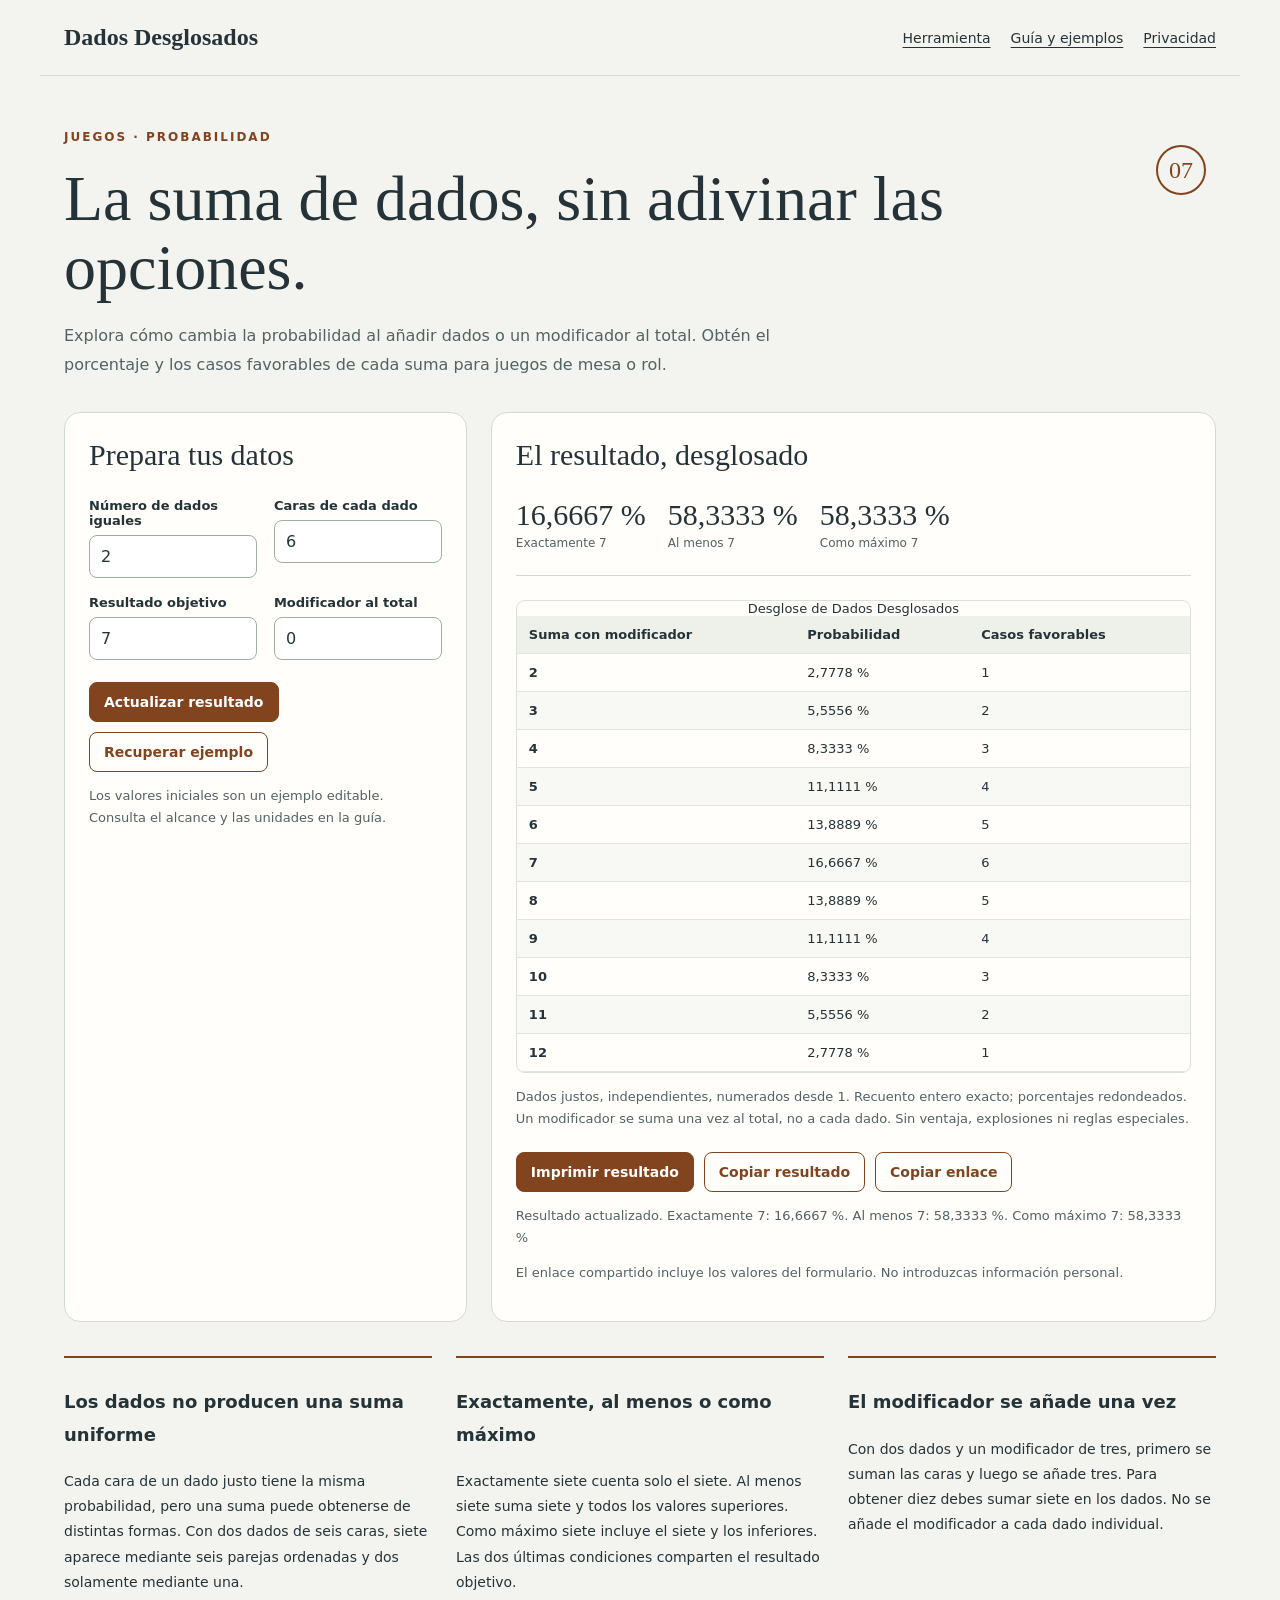
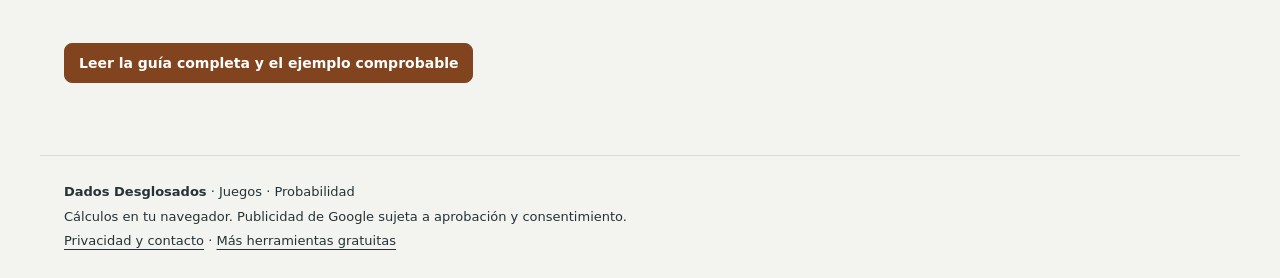
==== index.html @ ddc83291 "Publicar Dados Desglosados completa" ====
<!doctype html><html lang="es"><head><meta charset="utf-8"><meta name="viewport" content="width=device-width,initial-scale=1"><meta name="theme-color" content="#82441f"><title>Probabilidad de dados con modificador y distribución completa | Dados Desglosados</title><meta name="description" content="Calcula sumas exactas, mínimas y máximas de dados iguales con un modificador. Distribución completa y recuentos enteros, sin simulaciones aleatorias."><link rel="canonical" href="https://ilga25.github.io/dados-desglosados/"><link rel="icon" href="favicon.svg" type="image/svg+xml"><link rel="stylesheet" href="style.css"><style>:root{--accent:#82441f}</style><script async src="https://pagead2.googlesyndication.com/pagead/js/adsbygoogle.js?client=ca-pub-2632653491273997" crossorigin="anonymous"></script><script src="privacy-options.js" defer></script><script src="math.js" defer></script><script src="app.js" defer></script><script id="tool-config" type="application/json">{"slug": "dados-desglosados", "name": "Dados Desglosados", "kind": "dice", "category": "Juegos · Probabilidad", "color": "#82441f", "title": "Probabilidad de dados con modificador y distribución completa", "description": "Calcula sumas exactas, mínimas y máximas de dados iguales con un modificador. Distribución completa y recuentos enteros, sin simulaciones aleatorias.", "hero": "La suma de dados, sin adivinar las opciones.", "intro": "Explora cómo cambia la probabilidad al añadir dados o un modificador al total. Obtén el porcentaje y los casos favorables de cada suma para juegos de mesa o rol.", "fields": [["count", "Número de dados iguales", 2, 1, 12, 1], ["sides", "Caras de cada dado", 6, 2, 20, 1], ["target", "Resultado objetivo", 7, -1000, 1000, 1], ["mod", "Modificador al total", 0, -100, 100, 1]], "guide": [["Los dados no producen una suma uniforme", "Cada cara de un dado justo tiene la misma probabilidad, pero una suma puede obtenerse de distintas formas. Con dos dados de seis caras, siete aparece mediante seis parejas ordenadas y dos solamente mediante una."], ["Exactamente, al menos o como máximo", "Exactamente siete cuenta solo el siete. Al menos siete suma siete y todos los valores superiores. Como máximo siete incluye el siete y los inferiores. Las dos últimas condiciones comparten el resultado objetivo."], ["El modificador se añade una vez", "Con dos dados y un modificador de tres, primero se suman las caras y luego se añade tres. Para obtener diez debes sumar siete en los dados. No se añade el modificador a cada dado individual."], ["Recuento entero, porcentaje redondeado", "La herramienta construye la distribución añadiendo un dado cada vez. Utiliza enteros de precisión arbitraria para contar casos y presenta porcentajes redondeados a cuatro decimales. No realiza tiradas aleatorias."], ["Reglas que no incluye", "Los dados deben tener el mismo número de caras y estar numerados de uno en adelante. No incluye dados sesgados, explosivos, rerolls, ventajas, desventajas o selección de los mejores resultados."], ["Ejemplo comprobable", "Dos dados de seis caras tienen 36 resultados ordenados. Exactamente siete son 6 de 36, aproximadamente 16,6667 %. Al menos siete son 21 de 36, aproximadamente 58,3333 %."]]}</script><script type="application/ld+json">{"@context": "https://schema.org", "@type": "WebApplication", "name": "Dados Desglosados", "url": "https://ilga25.github.io/dados-desglosados/", "description": "Calcula sumas exactas, mínimas y máximas de dados iguales con un modificador. Distribución completa y recuentos enteros, sin simulaciones aleatorias.", "inLanguage": "es", "operatingSystem": "Any", "applicationCategory": "UtilitiesApplication", "offers": {"@type": "Offer", "price": "0", "priceCurrency": "EUR"}}</script></head><body><a href="#main" class="skip">Saltar al contenido</a><header><a href="./">Dados Desglosados</a><nav aria-label="Principal"><a href="./">Herramienta</a><a href="guia.html">Guía y ejemplos</a><a href="privacidad.html">Privacidad</a></nav></header><main id="main"><section class="hero"><div class="badge" aria-hidden="true">07</div><p class="eyebrow">Juegos · Probabilidad</p><h1>La suma de dados, sin adivinar las opciones.</h1><p class="intro">Explora cómo cambia la probabilidad al añadir dados o un modificador al total. Obtén el porcentaje y los casos favorables de cada suma para juegos de mesa o rol.</p></section><div class="workspace"><section class="panel inputs"><h2>Prepara tus datos</h2><form id="form"><div class="fields"><label class="field">Número de dados iguales<input id="count" type="number" min="1" max="12" step="1" value="2" required></label><label class="field">Caras de cada dado<input id="sides" type="number" min="2" max="20" step="1" value="6" required></label><label class="field">Resultado objetivo<input id="target" type="number" min="-1000" max="1000" step="1" value="7" required></label><label class="field">Modificador al total<input id="mod" type="number" min="-100" max="100" step="1" value="0" required></label></div><div class="actions"><button type="submit">Actualizar resultado</button><button id="reset" class="secondary" type="button">Recuperar ejemplo</button></div></form><p class="small">Los valores iniciales son un ejemplo editable. Consulta el alcance y las unidades en la guía.</p></section><section class="panel output"><h2>El resultado, desglosado</h2><noscript>Activa JavaScript para utilizar la herramienta. La guía se puede consultar sin JavaScript.</noscript><p id="error" role="alert" hidden></p><div id="result"><div id="metrics" class="metrics"></div><div class="table-wrap"><table><caption>Desglose de Dados Desglosados</caption><thead><tr id="head-row"></tr></thead><tbody id="body-rows"></tbody></table></div><p id="note" class="small"></p></div><div class="actions"><button id="print" type="button">Imprimir resultado</button><button id="copy" type="button" class="secondary">Copiar resultado</button><button id="share" type="button" class="secondary">Copiar enlace</button></div><p id="feedback" role="status" class="small"></p><textarea id="copy-field" aria-label="Contenido para copiar" readonly hidden></textarea><p id="status" role="status" class="small"></p><p class="small share-note">El enlace compartido incluye los valores del formulario. No introduzcas información personal.</p></section></div><section class="cards"><article><h3>Los dados no producen una suma uniforme</h3><p>Cada cara de un dado justo tiene la misma probabilidad, pero una suma puede obtenerse de distintas formas. Con dos dados de seis caras, siete aparece mediante seis parejas ordenadas y dos solamente mediante una.</p></article><article><h3>Exactamente, al menos o como máximo</h3><p>Exactamente siete cuenta solo el siete. Al menos siete suma siete y todos los valores superiores. Como máximo siete incluye el siete y los inferiores. Las dos últimas condiciones comparten el resultado objetivo.</p></article><article><h3>El modificador se añade una vez</h3><p>Con dos dados y un modificador de tres, primero se suman las caras y luego se añade tres. Para obtener diez debes sumar siete en los dados. No se añade el modificador a cada dado individual.</p></article></section><p class="guide-link"><a class="button" href="guia.html">Leer la guía completa y el ejemplo comprobable</a></p></main><footer><strong>Dados Desglosados</strong> · Juegos · Probabilidad<br>Cálculos en tu navegador. Publicidad de Google sujeta a aprobación y consentimiento.<br><a href="privacidad.html">Privacidad y contacto</a> · <a href="https://ilga25.github.io/herramientas.html">Más herramientas gratuitas</a><div><button type="button" id="privacy-options" class="secondary" hidden>Opciones de privacidad</button></div></footer></body></html>
---- style.css ----
:root{font-family:system-ui,sans-serif;color:#253338;background:#f3f4ef;font-synthesis:none;--accent:#155e63}*{box-sizing:border-box}body{margin:0}a{color:inherit;text-underline-offset:4px}header,main,footer{max-width:1200px;margin:auto;padding:24px}header{display:flex;justify-content:space-between;align-items:center;gap:20px;border-bottom:1px solid #d5dcd7}header>a{font:700 24px Georgia,serif;text-decoration:none}nav{display:flex;flex-wrap:wrap;gap:20px;font-size:14px}.eyebrow{text-transform:uppercase;letter-spacing:2px;font-size:12px;color:var(--accent);font-weight:750;margin-top:30px}h1{font:clamp(40px,5vw,65px)/1.08 Georgia,serif;font-weight:400;max-width:900px;margin:20px 0}h2{font:30px/1.2 Georgia,serif}h3{font-size:18px}.intro{max-width:760px;line-height:1.8;color:#526265}.hero{position:relative;padding-right:70px}.badge{position:absolute;right:10px;top:15px;width:50px;height:50px;border:2px solid var(--accent);color:var(--accent);border-radius:50%;display:grid;place-items:center;font:24px Georgia,serif}.workspace{display:grid;grid-template-columns:minmax(300px,.75fr) minmax(430px,1.35fr);gap:24px;margin:32px 0}.panel{min-width:0;background:#fffefa;border:1px solid #d1dbd4;border-radius:16px;padding:24px}.panel h2{margin-top:0}.fields{display:grid;grid-template-columns:1fr 1fr;gap:17px}.field{font-size:13px;font-weight:650;display:block}.field input,.field select,.field textarea{display:block;width:100%;min-width:0;margin:7px 0 0;border:1px solid #9eaea5;border-radius:8px;background:white;font:16px system-ui;color:#253338;padding:11px}.field textarea{min-height:240px;resize:vertical;font:14px/1.6 ui-monospace,monospace}.text-field{grid-column:1/-1}input:focus,textarea:focus,button:focus-visible{outline:3px solid color-mix(in srgb,var(--accent) 35%,white);outline-offset:2px}.actions{display:flex;gap:10px;flex-wrap:wrap;margin-top:22px}button,.button{border:1px solid var(--accent);border-radius:8px;background:var(--accent);color:white;padding:11px 14px;font:600 14px system-ui;cursor:pointer;text-decoration:none;display:inline-block}button.secondary{background:transparent;color:var(--accent)}button:disabled{opacity:.45;cursor:default}.small{font-size:13px;line-height:1.7;color:#526265}.metrics{display:flex;flex-wrap:wrap;gap:22px;padding:0 0 24px;border-bottom:1px solid #d1dbd4;margin-bottom:24px}.metrics div{max-width:100%}.metrics strong{display:block;font:30px Georgia,serif;overflow-wrap:anywhere}.metrics span{font-size:12px;color:#526265}.table-wrap{overflow:auto;max-height:680px;border:1px solid #dae0da;border-radius:9px}table{border-collapse:collapse;width:100%;font-size:13px}th,td{border-bottom:1px solid #e0e6e0;padding:11px 12px;text-align:left;vertical-align:top}thead{background:#eef1e9;position:sticky;top:0}tbody th{font-weight:600}tbody tr:nth-child(even){background:#f8f9f4}td{white-space:pre-wrap;overflow-wrap:anywhere;max-width:500px}#error{background:#fbece3;color:#833e20;border-left:4px solid #af5b32;padding:18px;line-height:1.6}#copy-field{width:100%;min-height:100px;font:13px monospace}.reading{max-width:790px;line-height:1.85}.reading h2{margin-top:34px}.cards{display:grid;grid-template-columns:repeat(3,1fr);gap:24px;margin:34px 0}.cards article{border-top:2px solid var(--accent);padding-top:10px;font-size:14px;line-height:1.8}footer{border-top:1px solid #d5dcd7;margin-top:32px;font-size:13px;line-height:1.9}.skip{position:absolute;top:-100px}.skip:focus{top:10px;background:white;padding:14px;z-index:10}[hidden]{display:none!important}.prompt-tool .workspace{grid-template-columns:1fr}.prompt-tool .fields{grid-template-columns:1fr 1fr}.prompt-tool .text-field{grid-column:auto}.prompt-tool .table-wrap td:last-child{min-width:280px;max-width:750px;font-family:ui-monospace,monospace}.prompt-tool .table-wrap{max-height:800px}@media(max-width:850px){.workspace{grid-template-columns:1fr}.cards{grid-template-columns:1fr}.prompt-tool .fields{grid-template-columns:1fr}.hero{padding-right:0}.badge{display:none}header{align-items:flex-start;flex-direction:column}h1{font-size:43px}}@media(max-width:420px){header,main,footer{padding:18px}.panel{padding:17px}.fields{grid-template-columns:1fr}nav{gap:14px}}@media print{body{background:white}header,footer,.hero,.inputs,.actions,.small.share-note,.cards,#feedback,#copy-field,.guide-link{display:none}.workspace{display:block}.panel{border:0;padding:0}.table-wrap{max-height:none;overflow:visible;border:0}thead{position:static}tr{break-inside:avoid}table{font-size:10px}main{padding:0}.metrics strong{font-size:24px}}
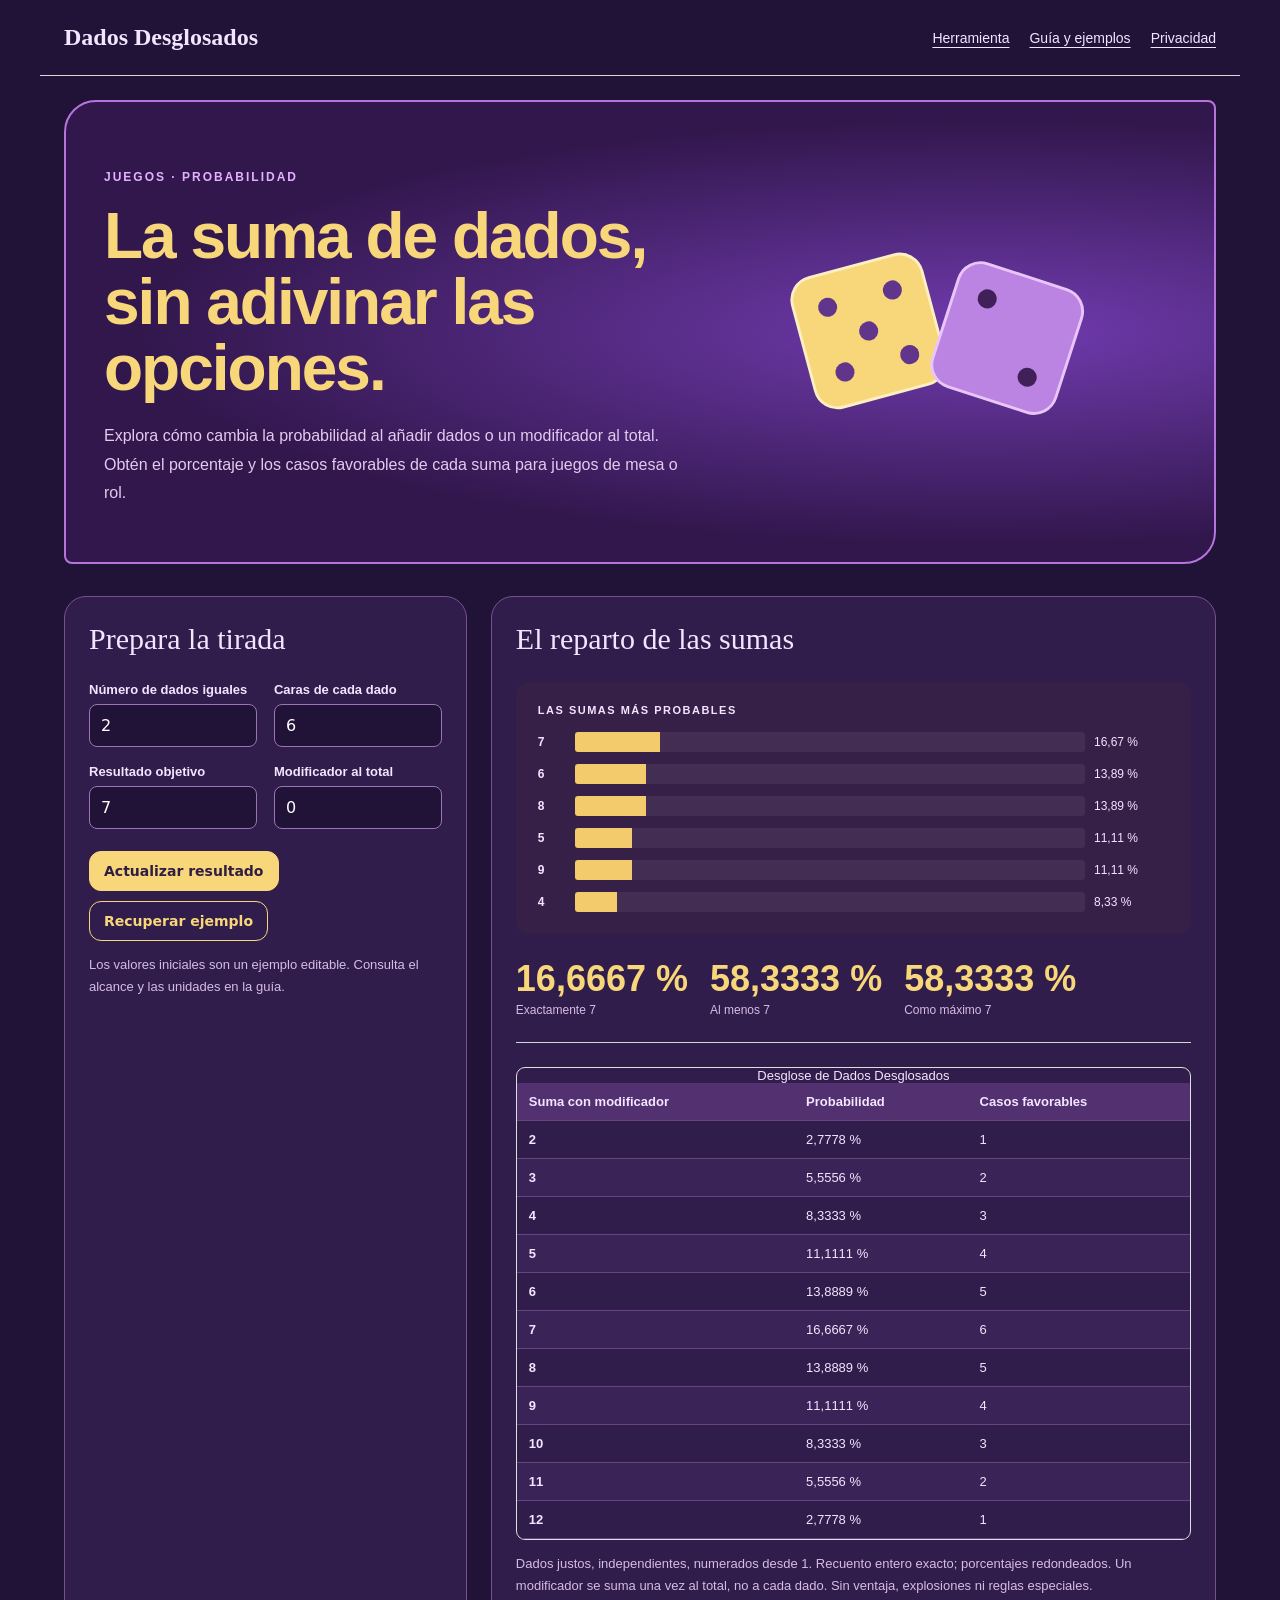
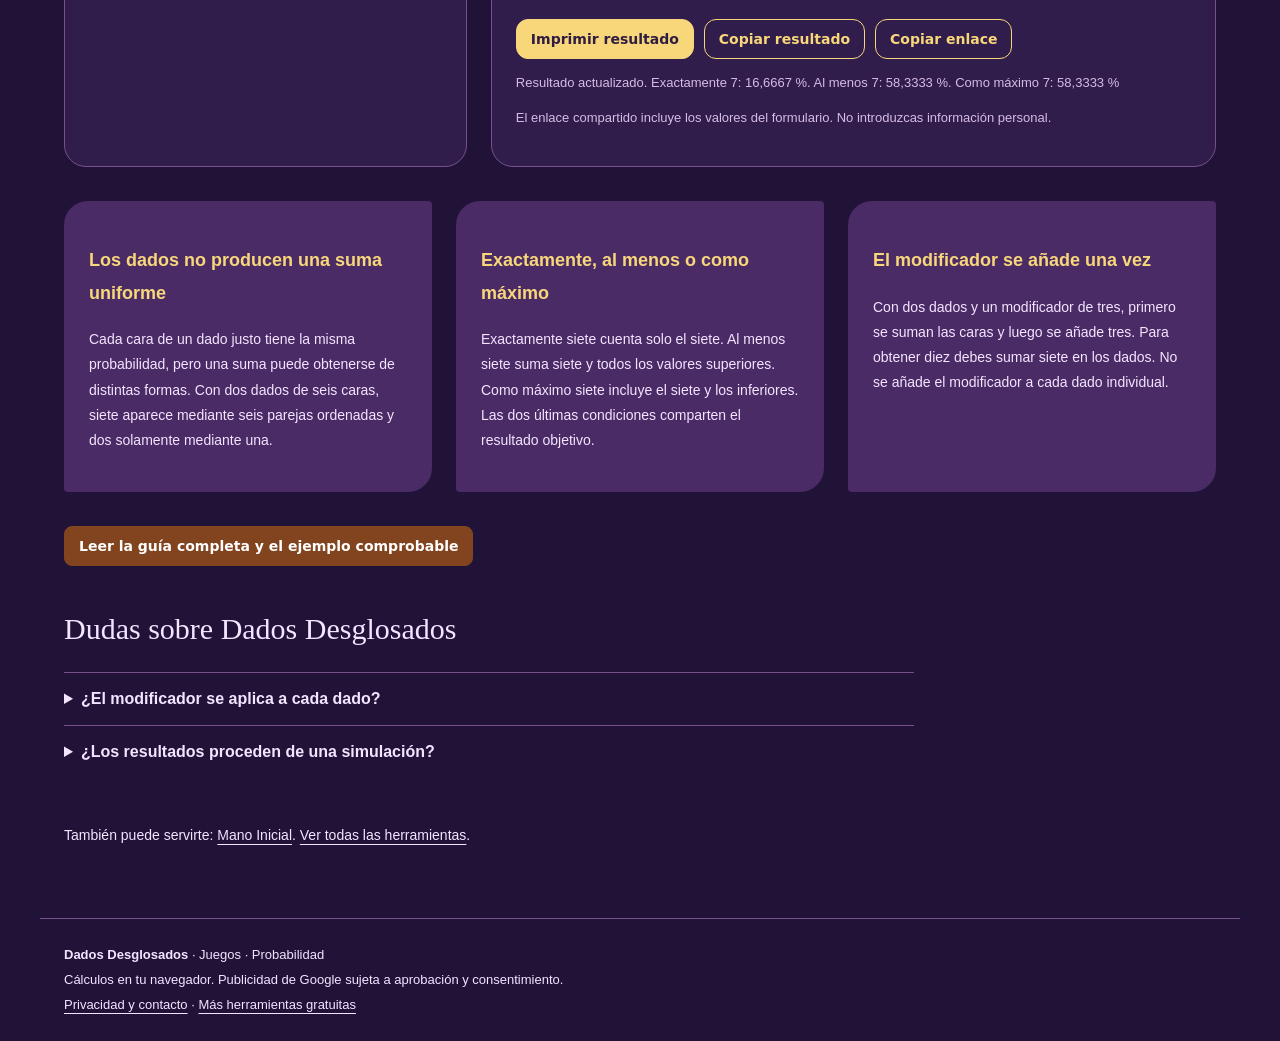
==== commit 7d9f9f22: "Identidad visual y SEO de Dados Desglosados" ====
--- a/index.html
+++ b/index.html
@@ -1 +1 @@
-<!doctype html><html lang="es"><head><meta charset="utf-8"><meta name="viewport" content="width=device-width,initial-scale=1"><meta name="theme-color" content="#82441f"><title>Probabilidad de dados con modificador y distribución completa | Dados Desglosados</title><meta name="description" content="Calcula sumas exactas, mínimas y máximas de dados iguales con un modificador. Distribución completa y recuentos enteros, sin simulaciones aleatorias."><link rel="canonical" href="https://ilga25.github.io/dados-desglosados/"><link rel="icon" href="favicon.svg" type="image/svg+xml"><link rel="stylesheet" href="style.css"><style>:root{--accent:#82441f}</style><script async src="https://pagead2.googlesyndication.com/pagead/js/adsbygoogle.js?client=ca-pub-2632653491273997" crossorigin="anonymous"></script><script src="privacy-options.js" defer></script><script src="math.js" defer></script><script src="app.js" defer></script><script id="tool-config" type="application/json">{"slug": "dados-desglosados", "name": "Dados Desglosados", "kind": "dice", "category": "Juegos · Probabilidad", "color": "#82441f", "title": "Probabilidad de dados con modificador y distribución completa", "description": "Calcula sumas exactas, mínimas y máximas de dados iguales con un modificador. Distribución completa y recuentos enteros, sin simulaciones aleatorias.", "hero": "La suma de dados, sin adivinar las opciones.", "intro": "Explora cómo cambia la probabilidad al añadir dados o un modificador al total. Obtén el porcentaje y los casos favorables de cada suma para juegos de mesa o rol.", "fields": [["count", "Número de dados iguales", 2, 1, 12, 1], ["sides", "Caras de cada dado", 6, 2, 20, 1], ["target", "Resultado objetivo", 7, -1000, 1000, 1], ["mod", "Modificador al total", 0, -100, 100, 1]], "guide": [["Los dados no producen una suma uniforme", "Cada cara de un dado justo tiene la misma probabilidad, pero una suma puede obtenerse de distintas formas. Con dos dados de seis caras, siete aparece mediante seis parejas ordenadas y dos solamente mediante una."], ["Exactamente, al menos o como máximo", "Exactamente siete cuenta solo el siete. Al menos siete suma siete y todos los valores superiores. Como máximo siete incluye el siete y los inferiores. Las dos últimas condiciones comparten el resultado objetivo."], ["El modificador se añade una vez", "Con dos dados y un modificador de tres, primero se suman las caras y luego se añade tres. Para obtener diez debes sumar siete en los dados. No se añade el modificador a cada dado individual."], ["Recuento entero, porcentaje redondeado", "La herramienta construye la distribución añadiendo un dado cada vez. Utiliza enteros de precisión arbitraria para contar casos y presenta porcentajes redondeados a cuatro decimales. No realiza tiradas aleatorias."], ["Reglas que no incluye", "Los dados deben tener el mismo número de caras y estar numerados de uno en adelante. No incluye dados sesgados, explosivos, rerolls, ventajas, desventajas o selección de los mejores resultados."], ["Ejemplo comprobable", "Dos dados de seis caras tienen 36 resultados ordenados. Exactamente siete son 6 de 36, aproximadamente 16,6667 %. Al menos siete son 21 de 36, aproximadamente 58,3333 %."]]}</script><script type="application/ld+json">{"@context": "https://schema.org", "@type": "WebApplication", "name": "Dados Desglosados", "url": "https://ilga25.github.io/dados-desglosados/", "description": "Calcula sumas exactas, mínimas y máximas de dados iguales con un modificador. Distribución completa y recuentos enteros, sin simulaciones aleatorias.", "inLanguage": "es", "operatingSystem": "Any", "applicationCategory": "UtilitiesApplication", "offers": {"@type": "Offer", "price": "0", "priceCurrency": "EUR"}}</script></head><body><a href="#main" class="skip">Saltar al contenido</a><header><a href="./">Dados Desglosados</a><nav aria-label="Principal"><a href="./">Herramienta</a><a href="guia.html">Guía y ejemplos</a><a href="privacidad.html">Privacidad</a></nav></header><main id="main"><section class="hero"><div class="badge" aria-hidden="true">07</div><p class="eyebrow">Juegos · Probabilidad</p><h1>La suma de dados, sin adivinar las opciones.</h1><p class="intro">Explora cómo cambia la probabilidad al añadir dados o un modificador al total. Obtén el porcentaje y los casos favorables de cada suma para juegos de mesa o rol.</p></section><div class="workspace"><section class="panel inputs"><h2>Prepara tus datos</h2><form id="form"><div class="fields"><label class="field">Número de dados iguales<input id="count" type="number" min="1" max="12" step="1" value="2" required></label><label class="field">Caras de cada dado<input id="sides" type="number" min="2" max="20" step="1" value="6" required></label><label class="field">Resultado objetivo<input id="target" type="number" min="-1000" max="1000" step="1" value="7" required></label><label class="field">Modificador al total<input id="mod" type="number" min="-100" max="100" step="1" value="0" required></label></div><div class="actions"><button type="submit">Actualizar resultado</button><button id="reset" class="secondary" type="button">Recuperar ejemplo</button></div></form><p class="small">Los valores iniciales son un ejemplo editable. Consulta el alcance y las unidades en la guía.</p></section><section class="panel output"><h2>El resultado, desglosado</h2><noscript>Activa JavaScript para utilizar la herramienta. La guía se puede consultar sin JavaScript.</noscript><p id="error" role="alert" hidden></p><div id="result"><div id="metrics" class="metrics"></div><div class="table-wrap"><table><caption>Desglose de Dados Desglosados</caption><thead><tr id="head-row"></tr></thead><tbody id="body-rows"></tbody></table></div><p id="note" class="small"></p></div><div class="actions"><button id="print" type="button">Imprimir resultado</button><button id="copy" type="button" class="secondary">Copiar resultado</button><button id="share" type="button" class="secondary">Copiar enlace</button></div><p id="feedback" role="status" class="small"></p><textarea id="copy-field" aria-label="Contenido para copiar" readonly hidden></textarea><p id="status" role="status" class="small"></p><p class="small share-note">El enlace compartido incluye los valores del formulario. No introduzcas información personal.</p></section></div><section class="cards"><article><h3>Los dados no producen una suma uniforme</h3><p>Cada cara de un dado justo tiene la misma probabilidad, pero una suma puede obtenerse de distintas formas. Con dos dados de seis caras, siete aparece mediante seis parejas ordenadas y dos solamente mediante una.</p></article><article><h3>Exactamente, al menos o como máximo</h3><p>Exactamente siete cuenta solo el siete. Al menos siete suma siete y todos los valores superiores. Como máximo siete incluye el siete y los inferiores. Las dos últimas condiciones comparten el resultado objetivo.</p></article><article><h3>El modificador se añade una vez</h3><p>Con dos dados y un modificador de tres, primero se suman las caras y luego se añade tres. Para obtener diez debes sumar siete en los dados. No se añade el modificador a cada dado individual.</p></article></section><p class="guide-link"><a class="button" href="guia.html">Leer la guía completa y el ejemplo comprobable</a></p></main><footer><strong>Dados Desglosados</strong> · Juegos · Probabilidad<br>Cálculos en tu navegador. Publicidad de Google sujeta a aprobación y consentimiento.<br><a href="privacidad.html">Privacidad y contacto</a> · <a href="https://ilga25.github.io/herramientas.html">Más herramientas gratuitas</a><div><button type="button" id="privacy-options" class="secondary" hidden>Opciones de privacidad</button></div></footer></body></html>+<!doctype html><html lang="es"><head><meta charset="utf-8"><meta name="viewport" content="width=device-width,initial-scale=1"><meta name="theme-color" content="#82441f"><title>Probabilidad de dados con modificador y distribución completa | Dados Desglosados</title><meta name="description" content="Calcula sumas exactas, mínimas y máximas de dados iguales con un modificador. Distribución completa y recuentos enteros, sin simulaciones aleatorias."><link rel="canonical" href="https://ilga25.github.io/dados-desglosados/"><link rel="icon" href="favicon.svg" type="image/svg+xml"><link rel="stylesheet" href="style.css"><style>:root{--accent:#82441f}</style><script async src="https://pagead2.googlesyndication.com/pagead/js/adsbygoogle.js?client=ca-pub-2632653491273997" crossorigin="anonymous"></script><script src="privacy-options.js" defer></script><script src="math.js" defer></script><script src="app.js" defer></script><script id="tool-config" type="application/json">{"slug": "dados-desglosados", "name": "Dados Desglosados", "kind": "dice", "category": "Juegos · Probabilidad", "color": "#82441f", "title": "Probabilidad de dados con modificador y distribución completa", "description": "Calcula sumas exactas, mínimas y máximas de dados iguales con un modificador. Distribución completa y recuentos enteros, sin simulaciones aleatorias.", "hero": "La suma de dados, sin adivinar las opciones.", "intro": "Explora cómo cambia la probabilidad al añadir dados o un modificador al total. Obtén el porcentaje y los casos favorables de cada suma para juegos de mesa o rol.", "fields": [["count", "Número de dados iguales", 2, 1, 12, 1], ["sides", "Caras de cada dado", 6, 2, 20, 1], ["target", "Resultado objetivo", 7, -1000, 1000, 1], ["mod", "Modificador al total", 0, -100, 100, 1]], "guide": [["Los dados no producen una suma uniforme", "Cada cara de un dado justo tiene la misma probabilidad, pero una suma puede obtenerse de distintas formas. Con dos dados de seis caras, siete aparece mediante seis parejas ordenadas y dos solamente mediante una."], ["Exactamente, al menos o como máximo", "Exactamente siete cuenta solo el siete. Al menos siete suma siete y todos los valores superiores. Como máximo siete incluye el siete y los inferiores. Las dos últimas condiciones comparten el resultado objetivo."], ["El modificador se añade una vez", "Con dos dados y un modificador de tres, primero se suman las caras y luego se añade tres. Para obtener diez debes sumar siete en los dados. No se añade el modificador a cada dado individual."], ["Recuento entero, porcentaje redondeado", "La herramienta construye la distribución añadiendo un dado cada vez. Utiliza enteros de precisión arbitraria para contar casos y presenta porcentajes redondeados a cuatro decimales. No realiza tiradas aleatorias."], ["Reglas que no incluye", "Los dados deben tener el mismo número de caras y estar numerados de uno en adelante. No incluye dados sesgados, explosivos, rerolls, ventajas, desventajas o selección de los mejores resultados."], ["Ejemplo comprobable", "Dos dados de seis caras tienen 36 resultados ordenados. Exactamente siete son 6 de 36, aproximadamente 16,6667 %. Al menos siete son 21 de 36, aproximadamente 58,3333 %."]]}</script><script type="application/ld+json">{"@context": "https://schema.org", "@type": "WebApplication", "name": "Dados Desglosados", "url": "https://ilga25.github.io/dados-desglosados/", "description": "Calcula sumas exactas, mínimas y máximas de dados iguales con un modificador. Distribución completa y recuentos enteros, sin simulaciones aleatorias.", "inLanguage": "es", "operatingSystem": "Any", "applicationCategory": "UtilitiesApplication", "offers": {"@type": "Offer", "price": "0", "priceCurrency": "EUR"}}</script><meta property="og:type" content="website"><meta property="og:locale" content="es_ES"><meta property="og:url" content="https://ilga25.github.io/dados-desglosados/"><meta property="og:title" content="Probabilidad de dados con modificador y distribución completa | Dados Desglosados"><meta name="twitter:card" content="summary"><meta property="og:description" content="Calcula sumas exactas, mínimas y máximas de dados iguales con un modificador. Distribución completa y recuentos enteros, sin simulaciones aleatorias."></head><body class="theme-dice"><a href="#main" class="skip">Saltar al contenido</a><header><a href="./">Dados Desglosados</a><nav aria-label="Principal"><a href="./">Herramienta</a><a href="guia.html">Guía y ejemplos</a><a href="privacidad.html">Privacidad</a></nav></header><main id="main"><section class="hero"><div class="hero-copy"><p class="eyebrow">Juegos · Probabilidad</p><h1>La suma de dados, sin adivinar las opciones.</h1><p class="intro">Explora cómo cambia la probabilidad al añadir dados o un modificador al total. Obtén el porcentaje y los casos favorables de cada suma para juegos de mesa o rol.</p></div><div class="brand-art" aria-hidden="true"><svg viewBox="0 0 400 230"><g transform="rotate(-15 130 110)"><rect x="45" y="40" width="140" height="140" rx="24" fill="#f8d77b" stroke="#fcefc1" stroke-width="3"/><g fill="#61358c"><circle cx="80" cy="75" r="10"/><circle cx="150" cy="75" r="10"/><circle cx="115" cy="110" r="10"/><circle cx="80" cy="145" r="10"/><circle cx="150" cy="145" r="10"/></g></g><g transform="rotate(18 265 115)"><rect x="195" y="55" width="135" height="135" rx="24" fill="#bb83e2" stroke="#e9c6fa" stroke-width="3"/><g fill="#412059"><circle cx="230" cy="90" r="10"/><circle cx="295" cy="155" r="10"/></g></g></svg></div></section><div class="workspace"><section class="panel inputs"><h2>Prepara la tirada</h2><form id="form"><div class="fields"><label class="field">Número de dados iguales<input id="count" type="number" min="1" max="12" step="1" value="2" required></label><label class="field">Caras de cada dado<input id="sides" type="number" min="2" max="20" step="1" value="6" required></label><label class="field">Resultado objetivo<input id="target" type="number" min="-1000" max="1000" step="1" value="7" required></label><label class="field">Modificador al total<input id="mod" type="number" min="-100" max="100" step="1" value="0" required></label></div><div class="actions"><button type="submit">Actualizar resultado</button><button id="reset" class="secondary" type="button">Recuperar ejemplo</button></div></form><p class="small">Los valores iniciales son un ejemplo editable. Consulta el alcance y las unidades en la guía.</p></section><section class="panel output"><h2>El reparto de las sumas</h2><noscript>Activa JavaScript para utilizar la herramienta. La guía se puede consultar sin JavaScript.</noscript><p id="error" role="alert" hidden></p><div id="result"><div id="feature-viz"></div><div id="metrics" class="metrics"></div><div class="table-wrap"><table><caption>Desglose de Dados Desglosados</caption><thead><tr id="head-row"></tr></thead><tbody id="body-rows"></tbody></table></div><p id="note" class="small"></p></div><div class="actions"><button id="print" type="button">Imprimir resultado</button><button id="copy" type="button" class="secondary">Copiar resultado</button><button id="share" type="button" class="secondary">Copiar enlace</button></div><p id="feedback" role="status" class="small"></p><textarea id="copy-field" aria-label="Contenido para copiar" readonly hidden></textarea><p id="status" role="status" class="small"></p><p class="small share-note">El enlace compartido incluye los valores del formulario. No introduzcas información personal.</p></section></div><section class="cards"><article><h3>Los dados no producen una suma uniforme</h3><p>Cada cara de un dado justo tiene la misma probabilidad, pero una suma puede obtenerse de distintas formas. Con dos dados de seis caras, siete aparece mediante seis parejas ordenadas y dos solamente mediante una.</p></article><article><h3>Exactamente, al menos o como máximo</h3><p>Exactamente siete cuenta solo el siete. Al menos siete suma siete y todos los valores superiores. Como máximo siete incluye el siete y los inferiores. Las dos últimas condiciones comparten el resultado objetivo.</p></article><article><h3>El modificador se añade una vez</h3><p>Con dos dados y un modificador de tres, primero se suman las caras y luego se añade tres. Para obtener diez debes sumar siete en los dados. No se añade el modificador a cada dado individual.</p></article></section><p class="guide-link"><a class="button" href="guia.html">Leer la guía completa y el ejemplo comprobable</a></p><!-- EXTRA IDENTIDAD --><section class="faq-custom"><h2>Dudas sobre Dados Desglosados</h2><details><summary>¿El modificador se aplica a cada dado?</summary><p>No. Se aplica una sola vez después de sumar todos los dados.</p></details><details><summary>¿Los resultados proceden de una simulación?</summary><p>No. Se cuenta cada suma posible con enteros; solo los porcentajes mostrados están redondeados.</p></details></section><p class="related-tool">También puede servirte: <a href="https://ilga25.github.io/mano-inicial/">Mano Inicial</a>. <a href="https://ilga25.github.io/herramientas.html">Ver todas las herramientas</a>.</p><!-- FIN EXTRA IDENTIDAD --></main><footer><strong>Dados Desglosados</strong> · Juegos · Probabilidad<br>Cálculos en tu navegador. Publicidad de Google sujeta a aprobación y consentimiento.<br><a href="privacidad.html">Privacidad y contacto</a> · <a href="https://ilga25.github.io/herramientas.html">Más herramientas gratuitas</a><div><button type="button" id="privacy-options" class="secondary" hidden>Opciones de privacidad</button></div></footer></body></html>
--- a/style.css
+++ b/style.css
@@ -1 +1,13 @@
-:root{font-family:system-ui,sans-serif;color:#253338;background:#f3f4ef;font-synthesis:none;--accent:#155e63}*{box-sizing:border-box}body{margin:0}a{color:inherit;text-underline-offset:4px}header,main,footer{max-width:1200px;margin:auto;padding:24px}header{display:flex;justify-content:space-between;align-items:center;gap:20px;border-bottom:1px solid #d5dcd7}header>a{font:700 24px Georgia,serif;text-decoration:none}nav{display:flex;flex-wrap:wrap;gap:20px;font-size:14px}.eyebrow{text-transform:uppercase;letter-spacing:2px;font-size:12px;color:var(--accent);font-weight:750;margin-top:30px}h1{font:clamp(40px,5vw,65px)/1.08 Georgia,serif;font-weight:400;max-width:900px;margin:20px 0}h2{font:30px/1.2 Georgia,serif}h3{font-size:18px}.intro{max-width:760px;line-height:1.8;color:#526265}.hero{position:relative;padding-right:70px}.badge{position:absolute;right:10px;top:15px;width:50px;height:50px;border:2px solid var(--accent);color:var(--accent);border-radius:50%;display:grid;place-items:center;font:24px Georgia,serif}.workspace{display:grid;grid-template-columns:minmax(300px,.75fr) minmax(430px,1.35fr);gap:24px;margin:32px 0}.panel{min-width:0;background:#fffefa;border:1px solid #d1dbd4;border-radius:16px;padding:24px}.panel h2{margin-top:0}.fields{display:grid;grid-template-columns:1fr 1fr;gap:17px}.field{font-size:13px;font-weight:650;display:block}.field input,.field select,.field textarea{display:block;width:100%;min-width:0;margin:7px 0 0;border:1px solid #9eaea5;border-radius:8px;background:white;font:16px system-ui;color:#253338;padding:11px}.field textarea{min-height:240px;resize:vertical;font:14px/1.6 ui-monospace,monospace}.text-field{grid-column:1/-1}input:focus,textarea:focus,button:focus-visible{outline:3px solid color-mix(in srgb,var(--accent) 35%,white);outline-offset:2px}.actions{display:flex;gap:10px;flex-wrap:wrap;margin-top:22px}button,.button{border:1px solid var(--accent);border-radius:8px;background:var(--accent);color:white;padding:11px 14px;font:600 14px system-ui;cursor:pointer;text-decoration:none;display:inline-block}button.secondary{background:transparent;color:var(--accent)}button:disabled{opacity:.45;cursor:default}.small{font-size:13px;line-height:1.7;color:#526265}.metrics{display:flex;flex-wrap:wrap;gap:22px;padding:0 0 24px;border-bottom:1px solid #d1dbd4;margin-bottom:24px}.metrics div{max-width:100%}.metrics strong{display:block;font:30px Georgia,serif;overflow-wrap:anywhere}.metrics span{font-size:12px;color:#526265}.table-wrap{overflow:auto;max-height:680px;border:1px solid #dae0da;border-radius:9px}table{border-collapse:collapse;width:100%;font-size:13px}th,td{border-bottom:1px solid #e0e6e0;padding:11px 12px;text-align:left;vertical-align:top}thead{background:#eef1e9;position:sticky;top:0}tbody th{font-weight:600}tbody tr:nth-child(even){background:#f8f9f4}td{white-space:pre-wrap;overflow-wrap:anywhere;max-width:500px}#error{background:#fbece3;color:#833e20;border-left:4px solid #af5b32;padding:18px;line-height:1.6}#copy-field{width:100%;min-height:100px;font:13px monospace}.reading{max-width:790px;line-height:1.85}.reading h2{margin-top:34px}.cards{display:grid;grid-template-columns:repeat(3,1fr);gap:24px;margin:34px 0}.cards article{border-top:2px solid var(--accent);padding-top:10px;font-size:14px;line-height:1.8}footer{border-top:1px solid #d5dcd7;margin-top:32px;font-size:13px;line-height:1.9}.skip{position:absolute;top:-100px}.skip:focus{top:10px;background:white;padding:14px;z-index:10}[hidden]{display:none!important}.prompt-tool .workspace{grid-template-columns:1fr}.prompt-tool .fields{grid-template-columns:1fr 1fr}.prompt-tool .text-field{grid-column:auto}.prompt-tool .table-wrap td:last-child{min-width:280px;max-width:750px;font-family:ui-monospace,monospace}.prompt-tool .table-wrap{max-height:800px}@media(max-width:850px){.workspace{grid-template-columns:1fr}.cards{grid-template-columns:1fr}.prompt-tool .fields{grid-template-columns:1fr}.hero{padding-right:0}.badge{display:none}header{align-items:flex-start;flex-direction:column}h1{font-size:43px}}@media(max-width:420px){header,main,footer{padding:18px}.panel{padding:17px}.fields{grid-template-columns:1fr}nav{gap:14px}}@media print{body{background:white}header,footer,.hero,.inputs,.actions,.small.share-note,.cards,#feedback,#copy-field,.guide-link{display:none}.workspace{display:block}.panel{border:0;padding:0}.table-wrap{max-height:none;overflow:visible;border:0}thead{position:static}tr{break-inside:avoid}table{font-size:10px}main{padding:0}.metrics strong{font-size:24px}}
+:root{font-family:system-ui,sans-serif;color:#253338;background:#f3f4ef;font-synthesis:none;--accent:#155e63}*{box-sizing:border-box}body{margin:0}a{color:inherit;text-underline-offset:4px}header,main,footer{max-width:1200px;margin:auto;padding:24px}header{display:flex;justify-content:space-between;align-items:center;gap:20px;border-bottom:1px solid #d5dcd7}header>a{font:700 24px Georgia,serif;text-decoration:none}nav{display:flex;flex-wrap:wrap;gap:20px;font-size:14px}.eyebrow{text-transform:uppercase;letter-spacing:2px;font-size:12px;color:var(--accent);font-weight:750;margin-top:30px}h1{font:clamp(40px,5vw,65px)/1.08 Georgia,serif;font-weight:400;max-width:900px;margin:20px 0}h2{font:30px/1.2 Georgia,serif}h3{font-size:18px}.intro{max-width:760px;line-height:1.8;color:#526265}.hero{position:relative;padding-right:70px}.badge{position:absolute;right:10px;top:15px;width:50px;height:50px;border:2px solid var(--accent);color:var(--accent);border-radius:50%;display:grid;place-items:center;font:24px Georgia,serif}.workspace{display:grid;grid-template-columns:minmax(300px,.75fr) minmax(430px,1.35fr);gap:24px;margin:32px 0}.panel{min-width:0;background:#fffefa;border:1px solid #d1dbd4;border-radius:16px;padding:24px}.panel h2{margin-top:0}.fields{display:grid;grid-template-columns:1fr 1fr;gap:17px}.field{font-size:13px;font-weight:650;display:block}.field input,.field select,.field textarea{display:block;width:100%;min-width:0;margin:7px 0 0;border:1px solid #9eaea5;border-radius:8px;background:white;font:16px system-ui;color:#253338;padding:11px}.field textarea{min-height:240px;resize:vertical;font:14px/1.6 ui-monospace,monospace}.text-field{grid-column:1/-1}input:focus,textarea:focus,button:focus-visible{outline:3px solid color-mix(in srgb,var(--accent) 35%,white);outline-offset:2px}.actions{display:flex;gap:10px;flex-wrap:wrap;margin-top:22px}button,.button{border:1px solid var(--accent);border-radius:8px;background:var(--accent);color:white;padding:11px 14px;font:600 14px system-ui;cursor:pointer;text-decoration:none;display:inline-block}button.secondary{background:transparent;color:var(--accent)}button:disabled{opacity:.45;cursor:default}.small{font-size:13px;line-height:1.7;color:#526265}.metrics{display:flex;flex-wrap:wrap;gap:22px;padding:0 0 24px;border-bottom:1px solid #d1dbd4;margin-bottom:24px}.metrics div{max-width:100%}.metrics strong{display:block;font:30px Georgia,serif;overflow-wrap:anywhere}.metrics span{font-size:12px;color:#526265}.table-wrap{overflow:auto;max-height:680px;border:1px solid #dae0da;border-radius:9px}table{border-collapse:collapse;width:100%;font-size:13px}th,td{border-bottom:1px solid #e0e6e0;padding:11px 12px;text-align:left;vertical-align:top}thead{background:#eef1e9;position:sticky;top:0}tbody th{font-weight:600}tbody tr:nth-child(even){background:#f8f9f4}td{white-space:pre-wrap;overflow-wrap:anywhere;max-width:500px}#error{background:#fbece3;color:#833e20;border-left:4px solid #af5b32;padding:18px;line-height:1.6}#copy-field{width:100%;min-height:100px;font:13px monospace}.reading{max-width:790px;line-height:1.85}.reading h2{margin-top:34px}.cards{display:grid;grid-template-columns:repeat(3,1fr);gap:24px;margin:34px 0}.cards article{border-top:2px solid var(--accent);padding-top:10px;font-size:14px;line-height:1.8}footer{border-top:1px solid #d5dcd7;margin-top:32px;font-size:13px;line-height:1.9}.skip{position:absolute;top:-100px}.skip:focus{top:10px;background:white;padding:14px;z-index:10}[hidden]{display:none!important}.prompt-tool .workspace{grid-template-columns:1fr}.prompt-tool .fields{grid-template-columns:1fr 1fr}.prompt-tool .text-field{grid-column:auto}.prompt-tool .table-wrap td:last-child{min-width:280px;max-width:750px;font-family:ui-monospace,monospace}.prompt-tool .table-wrap{max-height:800px}@media(max-width:850px){.workspace{grid-template-columns:1fr}.cards{grid-template-columns:1fr}.prompt-tool .fields{grid-template-columns:1fr}.hero{padding-right:0}.badge{display:none}header{align-items:flex-start;flex-direction:column}h1{font-size:43px}}@media(max-width:420px){header,main,footer{padding:18px}.panel{padding:17px}.fields{grid-template-columns:1fr}nav{gap:14px}}@media print{body{background:white}header,footer,.hero,.inputs,.actions,.small.share-note,.cards,#feedback,#copy-field,.guide-link{display:none}.workspace{display:block}.panel{border:0;padding:0}.table-wrap{max-height:none;overflow:visible;border:0}thead{position:static}tr{break-inside:avoid}table{font-size:10px}main{padding:0}.metrics strong{font-size:24px}}
+
+
+
+
+/* IDENTIDAD PROPIA 2026-10-21 */
+
+.hero-copy{min-width:0}.brand-art{min-width:0;align-self:center}.brand-art svg{display:block;width:100%;height:220px}.feature-strip{display:flex;flex-wrap:wrap;gap:12px;padding:20px 0;margin:16px 0 26px;border-block:1px solid currentColor}.feature-strip span{font-size:12px;font-weight:700;letter-spacing:.8px}.feature-strip a{color:inherit}#feature-viz{margin:0 0 24px;padding:22px;background:color-mix(in srgb,var(--accent) 7%,transparent);border-radius:12px}.viz-title{font-size:11px;font-weight:800;letter-spacing:1.5px;margin:0 0 16px}.viz-caption{font-size:12px;line-height:1.7}.stack{display:flex;height:35px;overflow:hidden;border:1px solid currentColor;border-radius:6px}.stack i{display:block;min-width:0}.viz-key{display:flex;gap:15px;flex-wrap:wrap;margin-top:15px;font-size:12px}.viz-key span{display:flex;align-items:center;gap:6px}.viz-key i{width:10px;height:10px;border-radius:50%}.round-path{display:flex;flex-wrap:wrap;gap:10px}.round-path span{display:flex;flex-direction:column;padding:14px;border:1px solid currentColor;font-size:12px}.round-path b{font-size:23px}.pool-lanes{display:grid;grid-template-columns:repeat(4,1fr);gap:5px;background:#1f9fb3;padding:12px;border:4px solid #91dce4}.pool-lanes span{display:flex;justify-content:space-between;padding:9px 5px;border-bottom:2px dashed #d8f4f1;font-size:12px;color:white;gap:6px}.pool-lanes em{font-style:normal}.minute-bars{display:grid;gap:8px}.minute-bars>div,.chance-bars>div{display:grid;grid-template-columns:35px 1fr 55px;align-items:center;gap:9px;font-size:12px}.minute-bars i,.chance-bars i{height:15px;background:linear-gradient(to right,var(--accent) var(--fill),#8a9a9c20 var(--fill));border-radius:3px}.chance-bars{display:grid;gap:12px}.chance-bars>div{grid-template-columns:28px 1fr 75px}.editor-legend{display:flex;gap:18px;font:12px ui-monospace,monospace;flex-wrap:wrap}.faq-custom{margin:45px 0;max-width:850px}.faq-custom details{padding:17px 0;border-top:1px solid currentColor}.faq-custom summary{font-weight:700;cursor:pointer}.faq-custom p{font-size:14px;line-height:1.8}.related-tool{font-size:14px;line-height:1.8;margin-top:25px}#feature-viz svg{width:100%;max-height:340px;display:block}header a,button{transition:transform .16s ease,background .16s ease}button:hover{transform:translateY(-1px)}@media(prefers-reduced-motion:reduce){*{transition:none!important;scroll-behavior:auto!important}}@media(max-width:800px){.hero{grid-template-columns:1fr!important;padding:24px!important}.brand-art svg{height:150px}.fields{grid-template-columns:1fr 1fr!important}.workspace{grid-template-columns:1fr!important}.inputs,.output{order:initial!important}.metrics{gap:18px}.hero h1{font-size:40px!important;letter-spacing:-1px!important}.pool-lanes{grid-template-columns:repeat(2,1fr)}.feature-strip{gap:10px}header{position:static!important}}@media(max-width:430px){.fields{grid-template-columns:1fr!important}.hero h1{font-size:35px!important}.hero{padding:20px!important}.panel{padding:18px!important}nav{gap:12px!important}}@media print{.brand-art,.feature-strip,.faq-custom,.related-tool{display:none!important}#feature-viz{break-inside:avoid;color:black!important;background:white!important}.stack{height:18px}body,.panel,.output,.inputs{background:white!important;color:black!important}.small,.viz-caption,.viz-title{color:black!important}}
+
+@media(max-width:800px){.cards{grid-template-columns:1fr!important}.cards article{min-width:0;overflow-wrap:anywhere}.reading{max-width:100%}nav{flex-wrap:wrap!important}}
+
+body{background:#211337;color:#f3e5ff;font-family:Arial,sans-serif}.hero{display:grid;grid-template-columns:1.3fr 1fr;gap:30px;background:radial-gradient(ellipse at 80% 50%,#713baf,#32174d 65%);padding:38px;border-radius:32px 8px 32px 8px;border:2px solid #b575dc}.hero h1{font:900 clamp(40px,5vw,65px)/1.03 Arial,sans-serif;letter-spacing:-2px;color:#f8d77b}.hero .eyebrow{color:#e3b1ff}.hero .intro{color:#e5caef}.panel{background:#311d4b;border:1px solid #76518e;border-radius:22px}.fields input{background:#211337;color:white;border-color:#9b75b3}.small,.metrics span{color:#d6bce5}.metrics strong{font:900 36px Arial,sans-serif;color:#f8d77b}.table-wrap thead{background:#533171}.table-wrap tbody tr:nth-child(even){background:#3a2356}th,td{border-color:#67447f}.chance-bars i{--accent:#f3ca6c;background:linear-gradient(to right,#f3ca6c var(--fill),#ffffff10 var(--fill));height:20px}.cards article{padding:25px;background:#4b2b66;border:0;border-radius:24px 4px 24px 4px}.cards h3{color:#f8d77b}button{--accent:#f8d77b;color:#301d42;border-radius:12px}.secondary{color:#f8d77b!important}.feature-strip,footer,.faq-custom details{border-color:#76518e}
+@media print{thead,tbody tr:nth-child(even),th,td{background:white!important;color:black!important}.atelier-note,.workshop-strip,.gallery-note,.blueprint-note,#feature-viz{display:none!important}}
